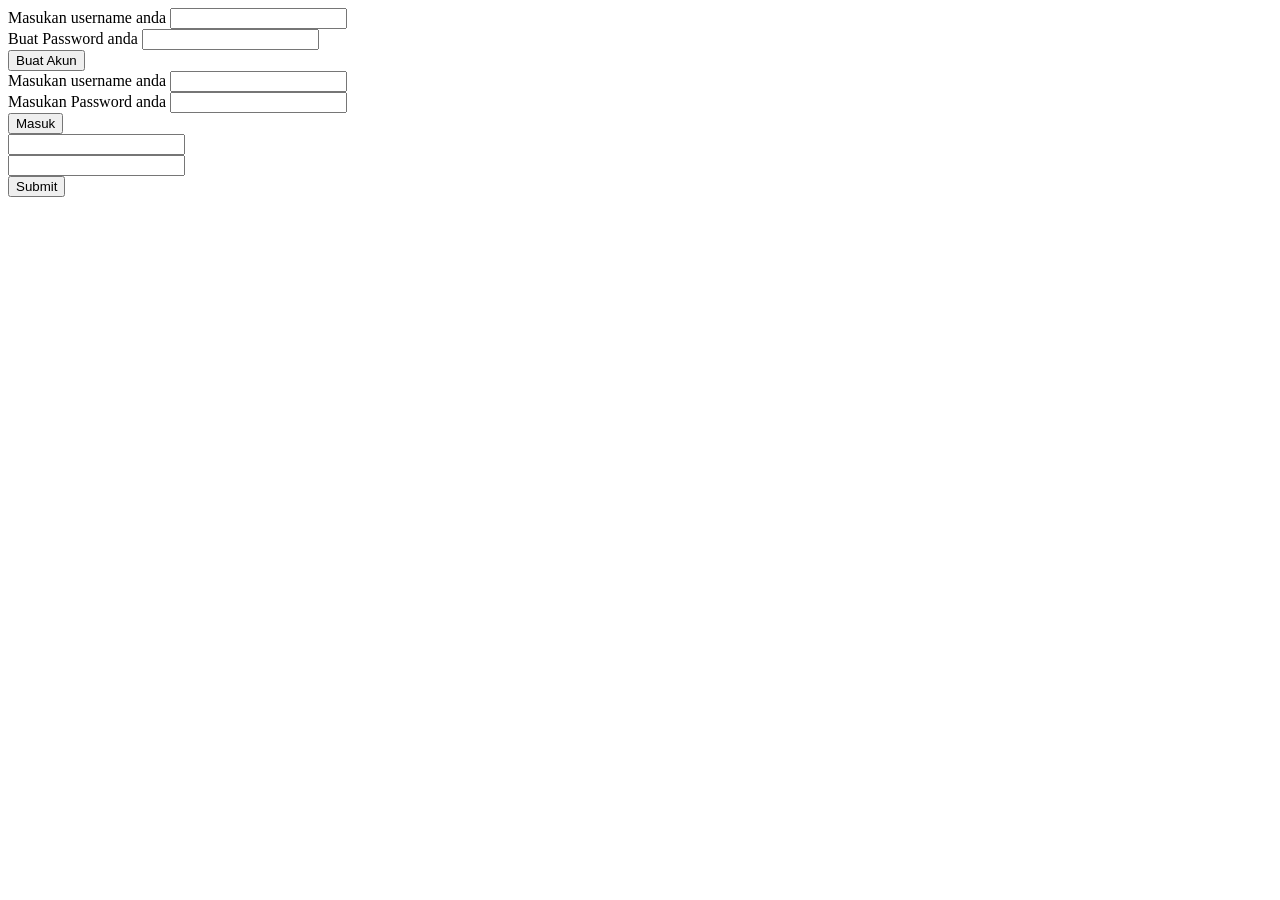
==== index.html @ e14a79d0 "first commit" ====
<!doctype html>
<html lang="en">
  <head>
    <meta charset="UTF-8" />
    <meta name="viewport" content="width=device-width, initial-scale=1.0" />
    <title>Document</title>
  </head>
  <body>
    <!-- auth -->
    <section>
      <!-- sing in -->
      <section>
        <form id="signUp">
          <div>
            <label for="usernameSignUp">Masukan username anda</label>
            <input id="usernameSignUp" type="text" />
          </div>
          <div>
            <label for="passwordSignUp">Buat Password anda</label>
            <input id="passwordSignUp" type="password" />
          </div>
          <div>
            <button id="signUpBtn">Buat Akun</button>
          </div>
        </form>
      </section>
      <!-- sing in -->
      <section>
        <form id="signIn">
          <div>
            <label for="usernameSignIn">Masukan username anda</label>
            <input id="usernameSignIn" type="text" />
          </div>
          <div>
            <label for="passwordSignIn">Masukan Password anda</label>
            <input id="passwordSignIn" type="password" />
          </div>
          <div>
            <button id="signInBtn">Masuk</button>
          </div>
        </form>
      </section>
    </section>

    <section>
      <form>
        <div>
          <input type="number" name="income" id="income" />
        </div>
        <div>
          <input type="text" name="incomeDesc" id="incomeDesc" />
        </div>
        <div>
          <input id="incomeBtn" type="submit" />
        </div>
      </form>
    </section>

    <!--  -->
    <section>
      <div id="totalBalance"></div>
    </section>
    <!--  -->

    <!-- auth -->
    <script type="module" src="auth/signIn.js"></script>
    <script type="module" src="auth/signUp.js"></script>

    <!--  -->
    <script type="module" src="script.js"></script>
    <script type="module" src="bluePrint/class.js"></script>
    <script type="module" src="server.js"></script>
    <!-- <script type="module" src="databases.js"></script> -->
  </body>
</html>
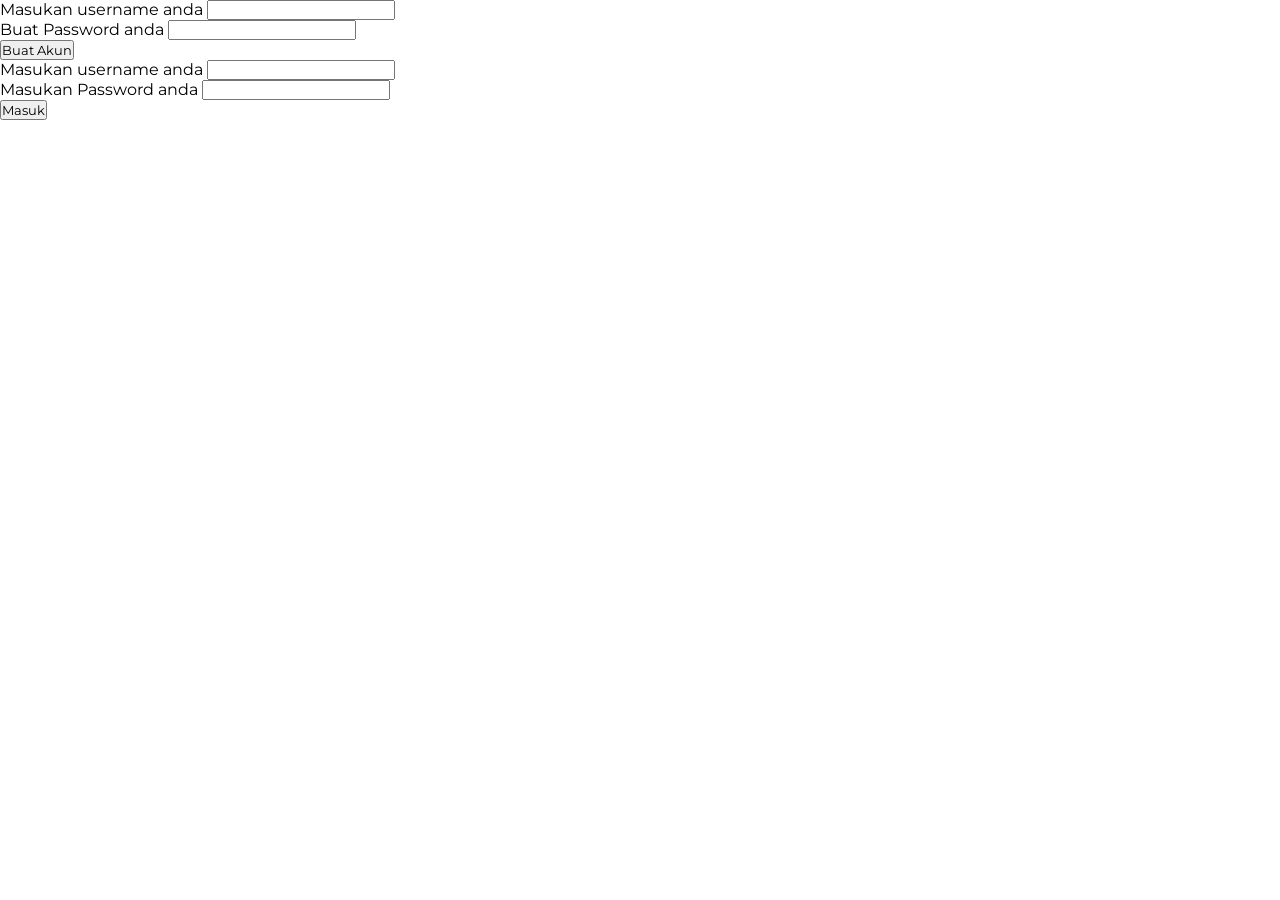
==== commit d990e446: "d" ====
--- a/index.html
+++ b/index.html
@@ -3,7 +3,8 @@
   <head>
     <meta charset="UTF-8" />
     <meta name="viewport" content="width=device-width, initial-scale=1.0" />
-    <title>Document</title>
+    <title>Home - Money Record</title>
+    <link rel="stylesheet" href="css/reset.css" />
   </head>
   <body>
     <!-- auth -->
@@ -42,34 +43,14 @@
       </section>
     </section>
 
-    <section>
-      <form>
-        <div>
-          <input type="number" name="income" id="income" />
-        </div>
-        <div>
-          <input type="text" name="incomeDesc" id="incomeDesc" />
-        </div>
-        <div>
-          <input id="incomeBtn" type="submit" />
-        </div>
-      </form>
-    </section>
-
-    <!--  -->
-    <section>
-      <div id="totalBalance"></div>
-    </section>
-    <!--  -->
-
     <!-- auth -->
     <script type="module" src="auth/signIn.js"></script>
     <script type="module" src="auth/signUp.js"></script>
 
     <!--  -->
-    <script type="module" src="script.js"></script>
+
     <script type="module" src="bluePrint/class.js"></script>
-    <script type="module" src="server.js"></script>
+
     <!-- <script type="module" src="databases.js"></script> -->
   </body>
 </html>
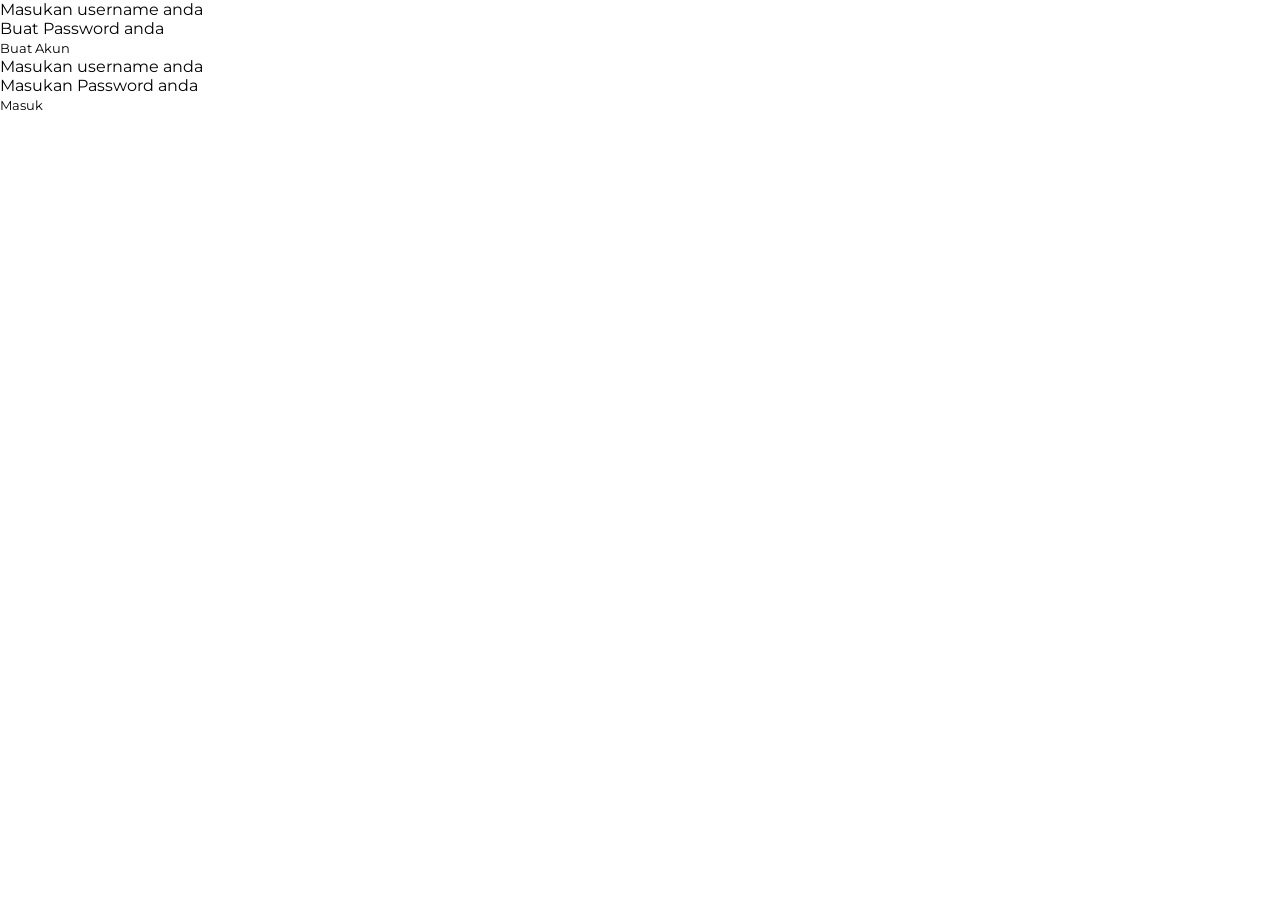
==== commit 84ed0d07: "d" ====
--- a/index.html
+++ b/index.html
@@ -4,6 +4,7 @@
     <meta charset="UTF-8" />
     <meta name="viewport" content="width=device-width, initial-scale=1.0" />
     <title>Home - Money Record</title>
+    <link rel="icon" href="data:," />
     <link rel="stylesheet" href="css/reset.css" />
   </head>
   <body>
@@ -46,11 +47,6 @@
     <!-- auth -->
     <script type="module" src="auth/signIn.js"></script>
     <script type="module" src="auth/signUp.js"></script>
-
-    <!--  -->
-
-    <script type="module" src="bluePrint/class.js"></script>
-
-    <!-- <script type="module" src="databases.js"></script> -->
+    <script type="module" src="server/createUser.js"></script>
   </body>
 </html>
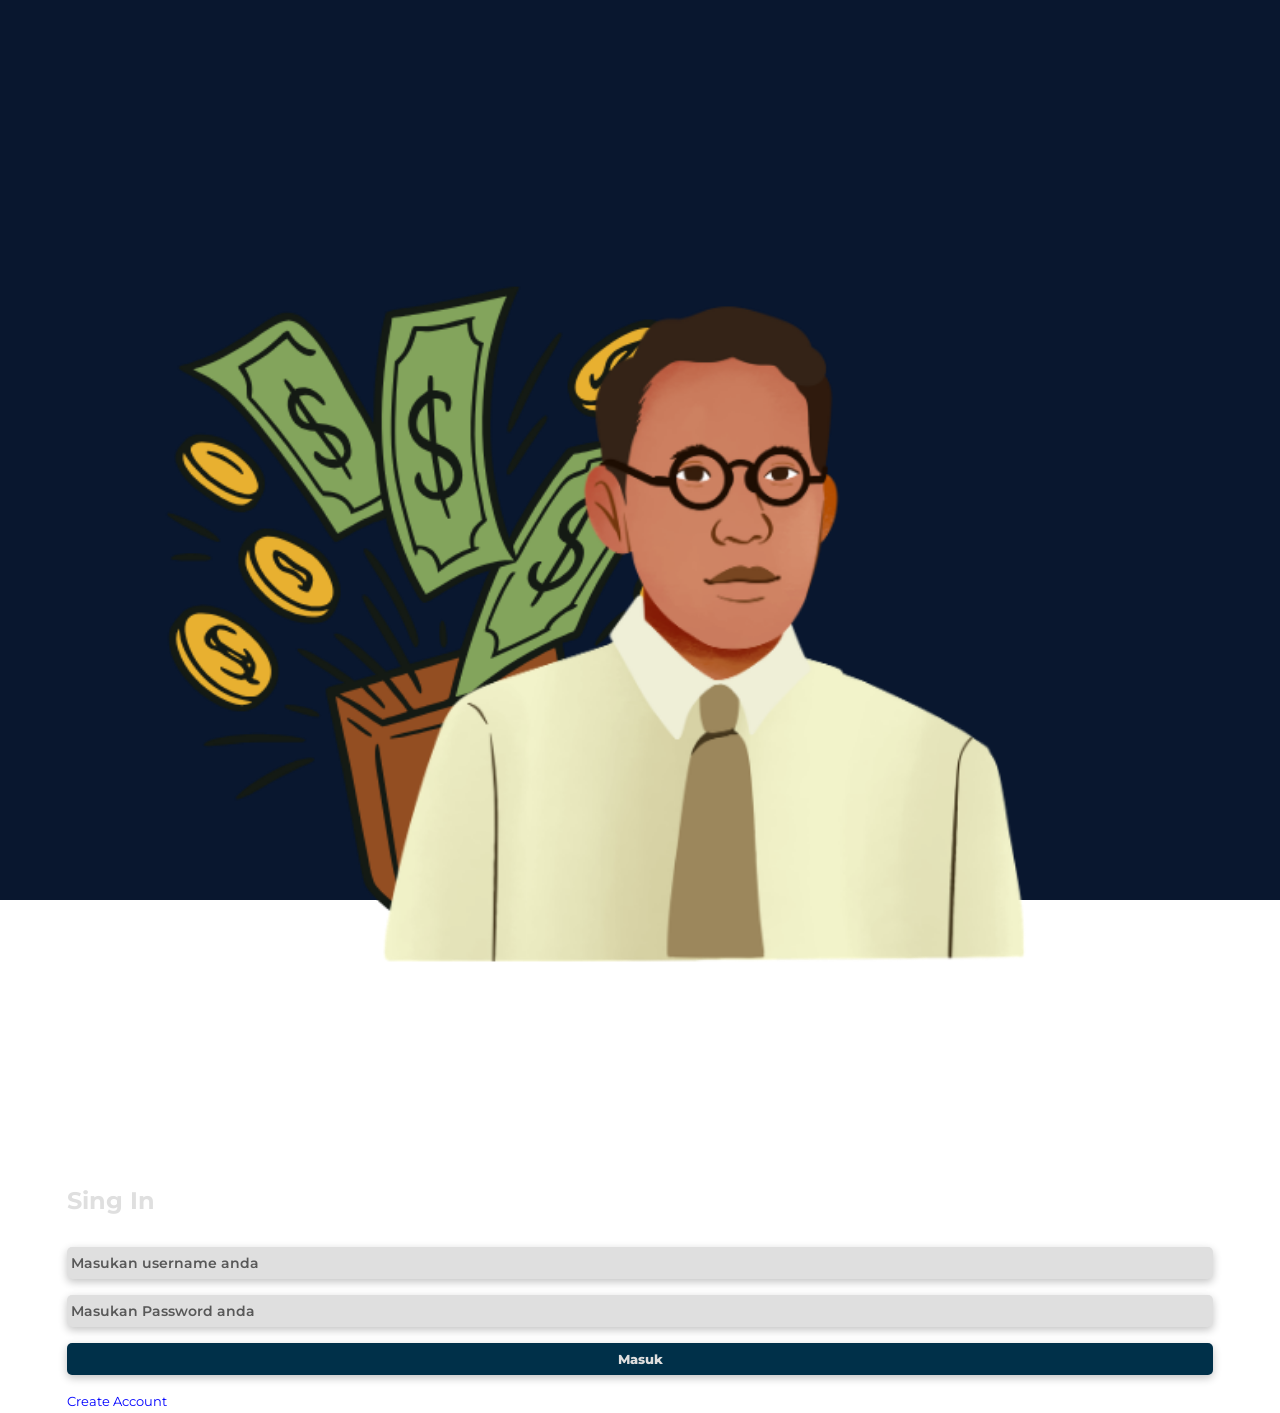
==== commit 1e819992: "d" ====
--- a/index.html
+++ b/index.html
@@ -6,47 +6,62 @@
     <title>Home - Money Record</title>
     <link rel="icon" href="data:," />
     <link rel="stylesheet" href="css/reset.css" />
+    <link rel="stylesheet" href="css/colors.css" />
+    <link rel="stylesheet" href="css/index.css" />
   </head>
   <body>
-    <!-- auth -->
-    <section>
-      <!-- sing in -->
-      <section>
-        <form id="signUp">
+    <main>
+      <!-- auth -->
+      <section class="container-auth">
+        <!-- conatiner gambar -->
+        <section class="container-gambar">
           <div>
-            <label for="usernameSignUp">Masukan username anda</label>
-            <input id="usernameSignUp" type="text" />
+            <img src="asset/img/loginpage.png" alt="" />
           </div>
-          <div>
-            <label for="passwordSignUp">Buat Password anda</label>
-            <input id="passwordSignUp" type="password" />
-          </div>
-          <div>
-            <button id="signUpBtn">Buat Akun</button>
-          </div>
-        </form>
+        </section>
+        <div class="container-form">
+          <!-- sing in -->
+          <section class="form">
+            <h2>Sing In</h2>
+            <form id="signIn">
+              <div class="nhikjsgu">
+                <label for="usernameSignIn">Masukan username anda</label>
+                <input id="usernameSignIn" type="text" />
+              </div>
+              <div class="nhikjsgu">
+                <label for="passwordSignIn">Masukan Password anda</label>
+                <input id="passwordSignIn" type="password" />
+              </div>
+              <div class="container-btn">
+                <button id="signInBtn">Masuk</button>
+              </div>
+              <div class="sjajisk">
+                <button>Create Account</button>
+              </div>
+            </form>
+          </section>
+          <!-- sing in -->
+          <section style="display: none">
+            <form id="signUp">
+              <div>
+                <label for="usernameSignUp">Masukan username anda</label>
+                <input id="usernameSignUp" type="text" />
+              </div>
+              <div>
+                <label for="passwordSignUp">Buat Password anda</label>
+                <input id="passwordSignUp" type="password" />
+              </div>
+              <div>
+                <button id="signUpBtn">Buat Akun</button>
+              </div>
+            </form>
+          </section>
+        </div>
       </section>
-      <!-- sing in -->
-      <section>
-        <form id="signIn">
-          <div>
-            <label for="usernameSignIn">Masukan username anda</label>
-            <input id="usernameSignIn" type="text" />
-          </div>
-          <div>
-            <label for="passwordSignIn">Masukan Password anda</label>
-            <input id="passwordSignIn" type="password" />
-          </div>
-          <div>
-            <button id="signInBtn">Masuk</button>
-          </div>
-        </form>
-      </section>
-    </section>
-
-    <!-- auth -->
+    </main>
     <script type="module" src="auth/signIn.js"></script>
     <script type="module" src="auth/signUp.js"></script>
     <script type="module" src="server/createUser.js"></script>
+    <script type="module" src="javascript/index.js"></script>
   </body>
 </html>
--- a/css/colors.css
+++ b/css/colors.css
@@ -0,0 +1,8 @@
+:root {
+  --black: #211e1e;
+  --white: rgb(223, 223, 223);
+  --primary: #003049;
+  --secondary: rgb(9, 23, 47);
+  --accent-one: #d62828;
+  --accent-two: #27c18e;
+}
--- a/css/index.css
+++ b/css/index.css
@@ -0,0 +1,92 @@
+main {
+  height: 100svh;
+  width: 100%;
+  background-color: var(--secondary);
+  display: flex;
+  justify-content: center;
+  /* align-items: center; */
+}
+
+.container-auth {
+  width: 90%;
+  /* background-color: red; */
+  height: max-content;
+  margin: 3rem 0 0 0;
+}
+
+.container-gambar {
+  width: 100%;
+  aspect-ratio: 1/1;
+  /* background-color: var(--primary); */
+  border-radius: 5px;
+  /* box-shadow: rgba(0, 0, 0, 0.24) 0px 3px 8px; */
+}
+
+.container-gambar div {
+  width: 100%;
+  aspect-ratio: 1/1;
+}
+
+.container-gambar div img {
+  width: 100%;
+  object-fit: cover;
+}
+
+.container-form {
+  /* background-color: red; */
+  margin-top: 0.5rem;
+  padding: 0.2rem;
+  border-radius: 5px;
+}
+
+.form {
+  /* background-color: aqua; */
+  position: relative;
+  padding: 2rem 0 0 0;
+}
+
+.form h2 {
+  position: absolute;
+  bottom: 100%;
+  color: var(--white);
+}
+.form form {
+  display: flex;
+  flex-direction: column;
+  gap: 1rem;
+}
+
+.nhikjsgu {
+  position: relative;
+  /* background-color: aqua; */
+}
+
+.nhikjsgu label {
+  position: absolute;
+  top: 50%;
+  transform: translateY(-50%) translateX(2%);
+  font-weight: 600;
+  opacity: 0.6;
+  font-size: 0.9em;
+}
+.nhikjsgu input {
+  background-color: var(--white);
+  padding: 0.5rem 0.2rem;
+  width: 100%;
+  border-radius: 5px;
+  box-shadow: rgba(0, 0, 0, 0.24) 0px 3px 8px;
+}
+
+.container-btn button {
+  width: 100%;
+  background-color: var(--primary);
+  padding: 0.5rem 0;
+  font-weight: 800;
+  color: var(--white);
+  border-radius: 5px;
+  box-shadow: rgba(0, 0, 0, 0.24) 0px 3px 8px;
+}
+
+.sjajisk button {
+  color: blue;
+}
